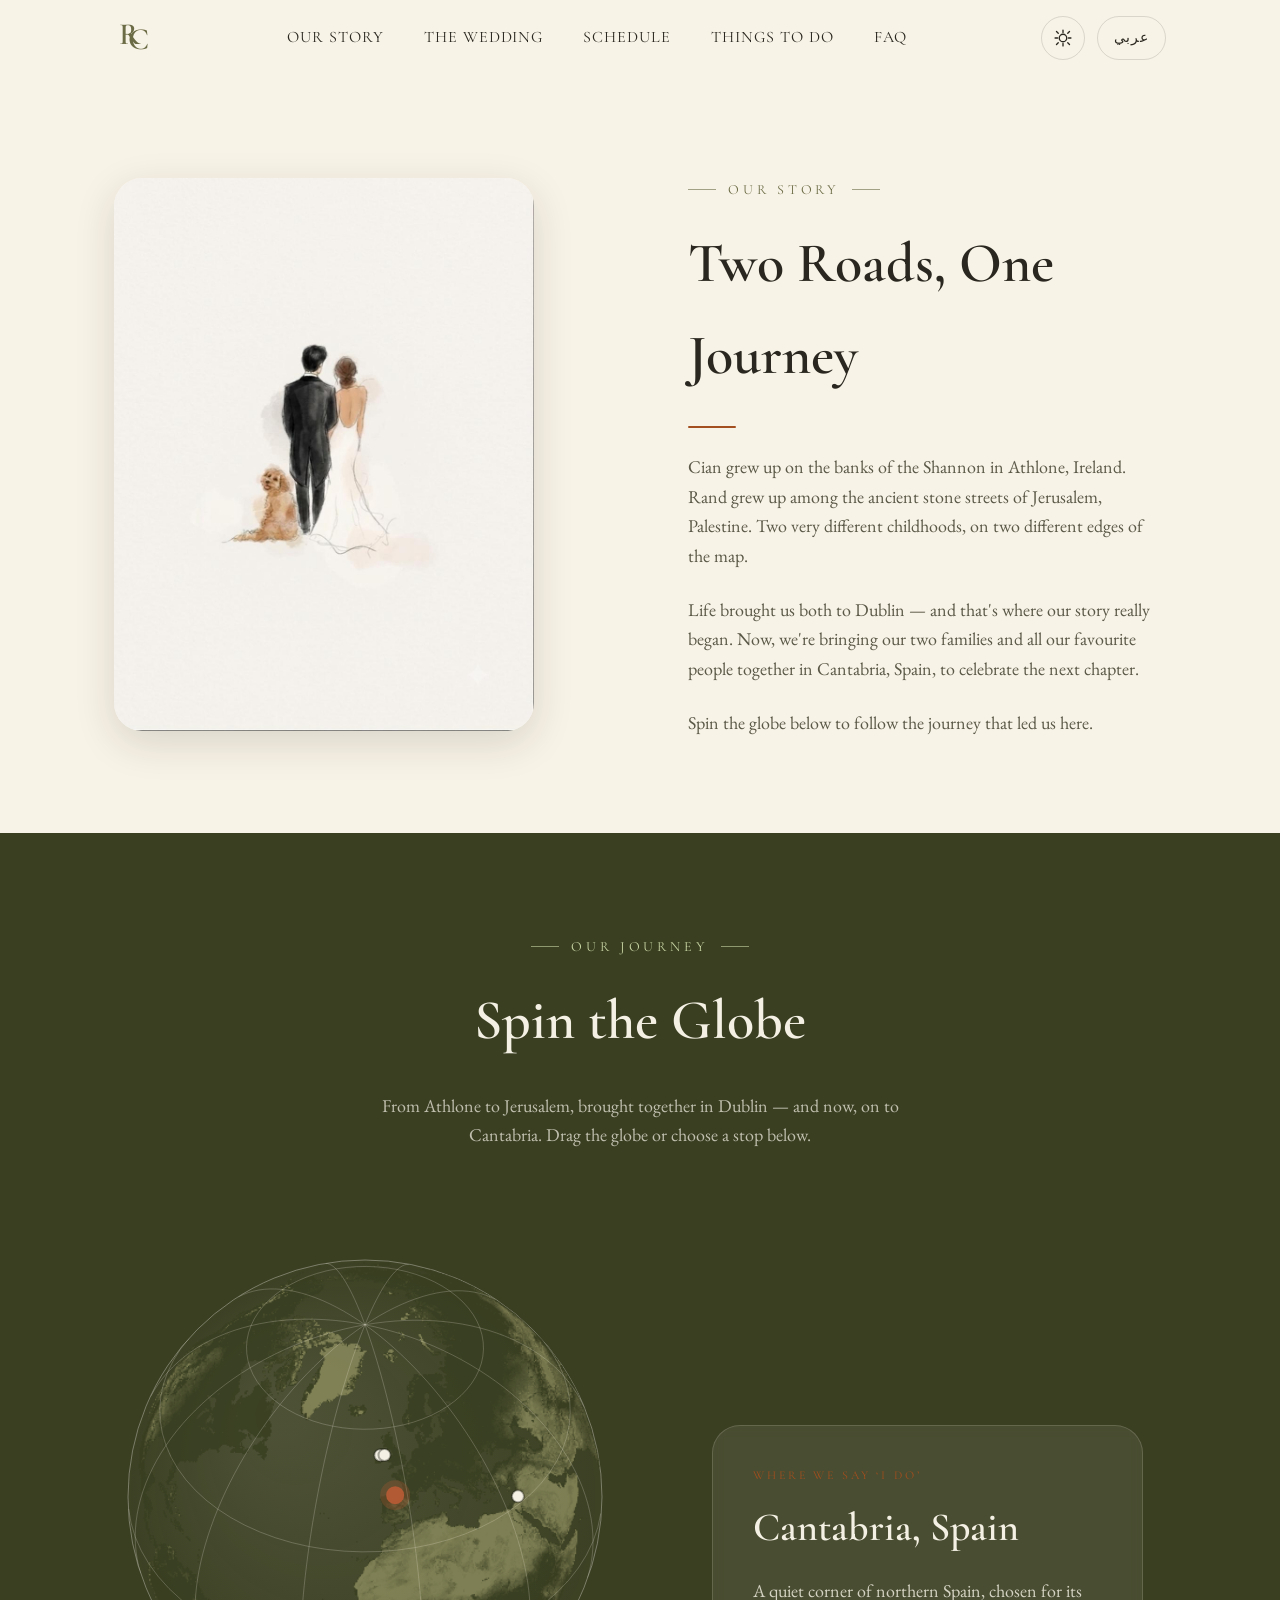
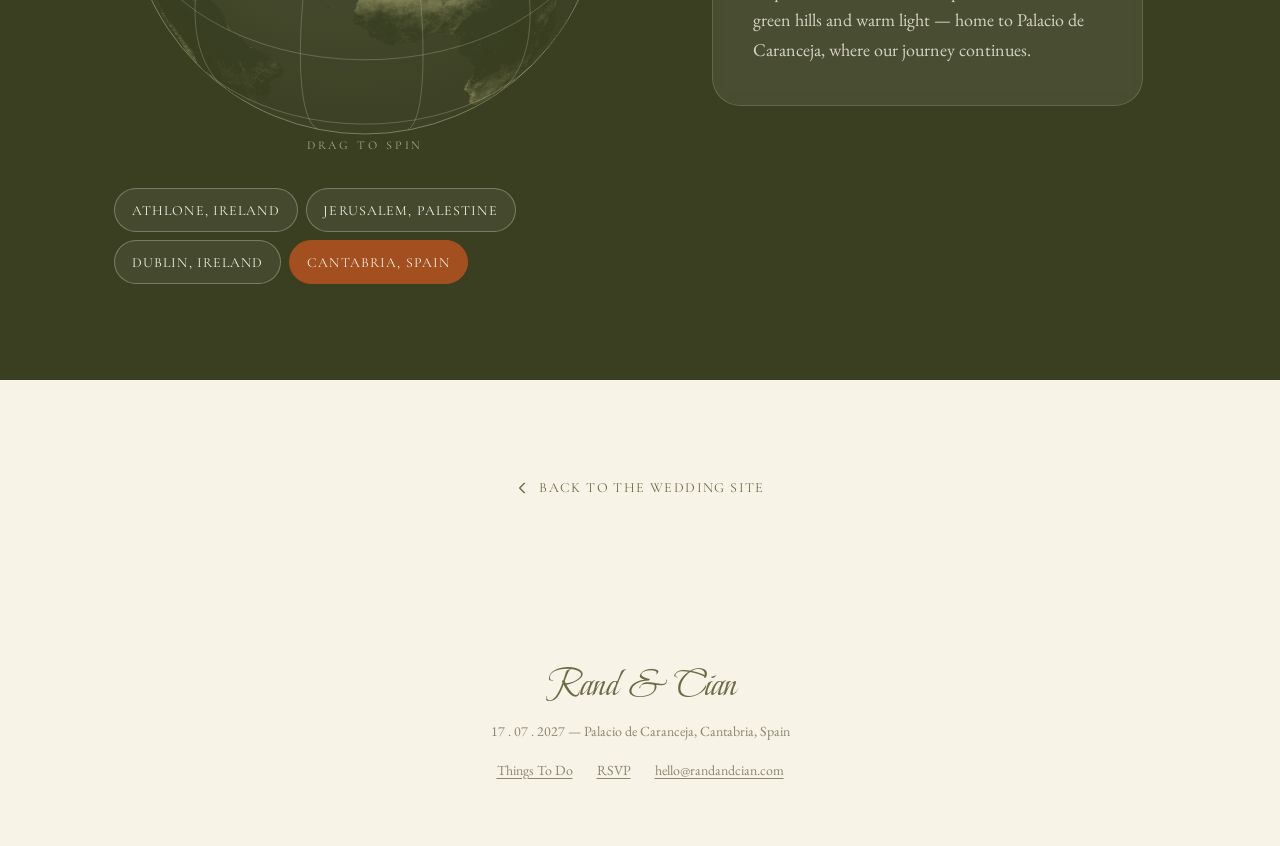
==== our-story.html @ 43609f87 "Move Our Story and Our Journey to a dedicated page Splits the story/globe content out of the home pa" ====
<!DOCTYPE html>
<html lang="en" dir="ltr">
<head>
<meta charset="UTF-8">
<meta name="viewport" content="width=device-width, initial-scale=1">
<title>Our Story — Rand &amp; Cian</title>
<meta name="description" content="How Rand and Cian's story began, from Athlone to Jerusalem to Dublin, and the journey that brought them to Cantabria, Spain.">
<link rel="preconnect" href="https://fonts.googleapis.com">
<link rel="preconnect" href="https://fonts.gstatic.com" crossorigin>
<link href="https://fonts.googleapis.com/css2?family=Beau+Rivage&family=Cormorant+Garamond:wght@500;600;700&family=EB+Garamond:ital,wght@0,400;0,500;1,400&family=Amiri:wght@400;700&family=Tajawal:wght@400;500;700&display=swap" rel="stylesheet">
<link rel="stylesheet" href="css/style.css">
</head>
<body>
<a class="skip-link" href="#main">Skip to content</a>

<header class="site-header" id="siteHeader">
  <div class="container nav">
    <a href="index.html#home" class="nav__mark" aria-label="Rand &amp; Cian">
      <svg class="monogram" viewBox="0 0 70 60" aria-hidden="true">
        <text x="43" y="34">C</text>
        <text x="27" y="25">R</text>
      </svg>
    </a>
    <nav class="nav__links" aria-label="Primary">
      <a href="our-story.html" data-i18n="nav.story">Our Story</a>
      <a href="index.html#details" data-i18n="nav.wedding">The Wedding</a>
      <a href="index.html#schedule" data-i18n="nav.schedule">Schedule</a>
      <a href="things-to-do.html" data-i18n="nav.things">Things To Do</a>
      <a href="index.html#faq" data-i18n="nav.faq">FAQ</a>
    </nav>
    <div class="nav__controls">
      <button class="icon-btn" id="themeToggle" type="button" aria-label="Toggle dark mode">
        <svg class="icon-sun" viewBox="0 0 24 24" fill="none" stroke="currentColor" stroke-width="1.6"><circle cx="12" cy="12" r="4.5"/><path d="M12 2.5v3M12 18.5v3M4.2 4.2l2.1 2.1M17.7 17.7l2.1 2.1M2.5 12h3M18.5 12h3M4.2 19.8l2.1-2.1M17.7 6.3l2.1-2.1" stroke-linecap="round"/></svg>
        <svg class="icon-moon" viewBox="0 0 24 24" fill="none" stroke="currentColor" stroke-width="1.6"><path d="M20 14.2A8 8 0 1 1 9.8 4a6.3 6.3 0 0 0 10.2 10.2Z" stroke-linejoin="round"/></svg>
      </button>
      <button class="lang-btn" id="langToggle" type="button" aria-label="Switch language">عربي</button>
      <button class="nav__burger" id="burger" type="button" aria-label="Open menu" aria-expanded="false" aria-controls="mobileMenu">
        <span></span>
      </button>
    </div>
  </div>
</header>

<div class="mobile-menu" id="mobileMenu">
  <a href="our-story.html" data-i18n="nav.story">Our Story</a>
  <a href="index.html#details" data-i18n="nav.wedding">The Wedding</a>
  <a href="index.html#schedule" data-i18n="nav.schedule">Schedule</a>
  <a href="things-to-do.html" data-i18n="nav.things">Things To Do</a>
  <a href="index.html#faq" data-i18n="nav.faq">FAQ</a>
  <a href="rsvp.html" data-i18n="nav.rsvp">RSVP</a>
</div>

<main id="main">

  <!-- ============================= OUR STORY ============================= -->
  <section class="story section" id="story" style="padding-top:calc(var(--nav-height) + var(--space-2xl));">
    <div class="container">
      <div class="story__layout">
        <div class="story__media">
          <img src="assets/images/couple-illustration.jpg" alt="Watercolour illustration of Rand and Cian, seen from behind, with their dog">
        </div>
        <div>
          <p class="eyebrow" data-i18n="story.eyebrow">Our Story</p>
          <h2 class="section-title" data-i18n="story.title">Two Roads, One Journey</h2>
          <div class="divider"></div>
          <div class="story__copy">
            <p data-i18n="story.p1">Cian grew up on the banks of the Shannon in Athlone, Ireland. Rand grew up among the ancient stone streets of Jerusalem, Palestine. Two very different childhoods, on two different edges of the map.</p>
            <p data-i18n="story.p2">Life brought us both to Dublin — and that's where our story really began. Now, we're bringing our two families and all our favourite people together in Cantabria, Spain, to celebrate the next chapter.</p>
            <p data-i18n="story.p3">Spin the globe below to follow the journey that led us here.</p>
          </div>
        </div>
      </div>
    </div>
  </section>

  <!-- ============================= JOURNEY (GLOBE) ============================= -->
  <section class="journey section section--alt" id="journey">
    <div class="container">
      <div class="section-head">
        <p class="eyebrow" data-i18n="journey.eyebrow">Our Journey</p>
        <h2 class="section-title" data-i18n="journey.title">Spin the Globe</h2>
        <p class="section-lead" data-i18n="journey.lead">From Athlone to Jerusalem, brought together in Dublin — and now, on to Cantabria. Drag the globe or choose a stop below.</p>
      </div>
      <div class="journey__layout">
        <div>
          <div class="journey__globe-wrap" id="globeWrap" role="img" aria-label="Interactive globe showing Athlone, Jerusalem, Dublin and Cantabria">
            <canvas id="globeCanvas"></canvas>
            <div class="journey__hint"><span data-i18n="journey.hint">Drag to spin</span></div>
          </div>
          <div class="journey__pin-list" id="pinList" role="tablist" aria-label="Journey stops">
            <button class="journey__pin-btn" type="button" data-pin="athlone" role="tab">Athlone, Ireland</button>
            <button class="journey__pin-btn" type="button" data-pin="jerusalem" role="tab">Jerusalem, Palestine</button>
            <button class="journey__pin-btn" type="button" data-pin="dublin" role="tab">Dublin, Ireland</button>
            <button class="journey__pin-btn" type="button" data-pin="cantabria" role="tab">Cantabria, Spain</button>
          </div>
        </div>
        <div class="journey__card" id="journeyCard" aria-live="polite">
          <p class="journey__card-eyebrow" id="cardEyebrow">Where Cian Is From</p>
          <h3 class="journey__card-title" id="cardTitle">Athlone, Ireland</h3>
          <p class="journey__card-copy" id="cardCopy">A small town on the River Shannon, right in the heart of Ireland — the beginning of this story.</p>
        </div>
      </div>
    </div>
  </section>

  <div style="text-align:center; margin:var(--space-2xl) 0;">
    <a class="back-link" href="index.html">
      <svg viewBox="0 0 24 24" width="16" height="16" fill="none" stroke="currentColor" stroke-width="2"><path d="M14 5l-7 7 7 7" stroke-linecap="round" stroke-linejoin="round"/></svg>
      <span data-i18n="things.back">Back to the wedding site</span>
    </a>
  </div>

</main>

<footer class="site-footer">
  <p class="script" data-i18n="brand.names">Rand &amp; Cian</p>
  <p>17 . 07 . 2027 &mdash; <span data-i18n="details.venueName">Palacio de Caranceja</span>, <span data-i18n="details.venueLoc">Cantabria, Spain</span></p>
  <div class="site-footer__links">
    <a href="things-to-do.html" data-i18n="nav.things">Things To Do</a>
    <a href="rsvp.html" data-i18n="nav.rsvp">RSVP</a>
    <a href="mailto:hello@randandcian.com">hello@randandcian.com</a>
  </div>
</footer>

<script src="js/i18n.js"></script>
<script src="js/globe.js"></script>
<script src="js/main.js"></script>
</body>
</html>
---- css/style.css ----
/* ==========================================================================
   Rand & Cian — Wedding Site
   Design tokens derived from the stationery suite: sage/olive green,
   ivory cardstock, terracotta roof tiles + wax seal, botanical (olive) motifs.
   ========================================================================== */

:root {
  /* Color — light (default). Sampled directly from the stationery suite
     (envelope/RSVP olive, wax seal terracotta, cardstock cream). */
  --color-bg: #F8F3E7;
  --color-bg-alt: #F1E9DA;
  --color-surface: #FFFFFF;
  --color-ink: #29271F;
  --color-ink-soft: #5A5847;
  --color-ink-faint: #8A8770;
  --color-sage: #6B6B45;
  --color-sage-deep: #3A3F22;
  --color-sage-pale: #E4E1C7;
  --color-sage-pale-alt: #EDEBDC;
  --color-terracotta: #A34F1F;
  --color-terracotta-deep: #7A3814;
  --color-blush: #F6EEE6;
  --color-border: rgba(41, 39, 31, 0.14);
  --color-shadow: 32, 26, 14;

  /* Typography */
  --font-display: 'Beau Rivage', 'Brush Script MT', cursive;
  --font-heading: 'Cormorant Garamond', 'Times New Roman', serif;
  --font-body: 'EB Garamond', Georgia, serif;
  --font-display-ar: 'Amiri', serif;
  --font-body-ar: 'Tajawal', sans-serif;

  --fs-2xs: 0.75rem;
  --fs-xs: 0.875rem;
  --fs-sm: 1rem;
  --fs-md: 1.125rem;
  --fs-lg: 1.375rem;
  --fs-xl: 1.75rem;
  --fs-2xl: 2.5rem;
  --fs-3xl: 3.5rem;
  --fs-4xl: 5rem;
  --fs-5xl: 7rem;

  /* Spacing (8pt-based, spacious/editorial) */
  --space-3xs: 0.25rem;
  --space-2xs: 0.5rem;
  --space-xs: 0.75rem;
  --space-sm: 1rem;
  --space-md: 1.5rem;
  --space-lg: 2.5rem;
  --space-xl: 4rem;
  --space-2xl: 6rem;
  --space-3xl: 9rem;

  /* Misc */
  --radius-sm: 6px;
  --radius-md: 14px;
  --radius-lg: 28px;
  --radius-full: 999px;
  --shadow-sm: 0 2px 12px rgba(var(--color-shadow), 0.08);
  --shadow-md: 0 12px 40px rgba(var(--color-shadow), 0.14);
  --shadow-lg: 0 24px 70px rgba(var(--color-shadow), 0.20);
  --ease-out: cubic-bezier(0.16, 1, 0.3, 1);
  --dur-fast: 200ms;
  --dur-base: 350ms;
  --dur-slow: 700ms;
  --nav-height: 76px;
  --container-w: 1180px;
}

:root[data-theme="dark"] {
  --color-bg: #1B1B15;
  --color-bg-alt: #232219;
  --color-surface: #26251C;
  --color-ink: #EEEADC;
  --color-ink-soft: #C2BEA9;
  --color-ink-faint: #8C8973;
  --color-sage: #ABAB7E;
  --color-sage-deep: #C9C99C;
  --color-sage-pale: #34331F;
  --color-sage-pale-alt: #2B2A1D;
  --color-terracotta: #D68A50;
  --color-terracotta-deep: #E89C68;
  --color-blush: #26221D;
  --color-border: rgba(238, 234, 220, 0.14);
  --color-shadow: 0, 0, 0;
}

@media (prefers-color-scheme: dark) {
  :root:not([data-theme="light"]) {
    --color-bg: #1B1B15;
    --color-bg-alt: #232219;
    --color-surface: #26251C;
    --color-ink: #EEEADC;
    --color-ink-soft: #C2BEA9;
    --color-ink-faint: #8C8973;
    --color-sage: #ABAB7E;
    --color-sage-deep: #C9C99C;
    --color-sage-pale: #34331F;
    --color-sage-pale-alt: #2B2A1D;
    --color-terracotta: #D68A50;
    --color-terracotta-deep: #E89C68;
    --color-blush: #26221D;
    --color-border: rgba(238, 234, 220, 0.14);
    --color-shadow: 0, 0, 0;
  }
}

/* ==========================================================================
   Reset
   ========================================================================== */

*, *::before, *::after { box-sizing: border-box; }
html { scroll-behavior: smooth; }
@media (prefers-reduced-motion: reduce) {
  html { scroll-behavior: auto; }
  *, *::before, *::after {
    animation-duration: 0.001ms !important;
    animation-iteration-count: 1 !important;
    transition-duration: 0.001ms !important;
    scroll-behavior: auto !important;
  }
}

body {
  margin: 0;
  min-height: 100dvh;
  background: var(--color-bg);
  color: var(--color-ink);
  font-family: var(--font-body);
  font-size: var(--fs-sm);
  line-height: 1.65;
  -webkit-font-smoothing: antialiased;
  transition: background var(--dur-base) var(--ease-out), color var(--dur-base) var(--ease-out);
  overflow-x: hidden;
}

img { max-width: 100%; display: block; }
a { color: inherit; }
button { font: inherit; color: inherit; }
h1, h2, h3, h4 { margin: 0; font-family: var(--font-heading); font-weight: 600; }
p { margin: 0; }
ul { margin: 0; padding: 0; list-style: none; }

/* RTL: Arabic pairing + logical properties */
:root[dir="rtl"] {
  --font-display: var(--font-display-ar);
  --font-heading: var(--font-display-ar);
  --font-body: var(--font-body-ar);
}
:root[dir="rtl"] body { line-height: 1.9; }
:root[dir="rtl"] .script { font-style: normal; }

.container {
  width: 100%;
  max-width: var(--container-w);
  margin-inline: auto;
  padding-inline: var(--space-md);
}

@media (min-width: 768px) {
  .container { padding-inline: var(--space-xl); }
}

.section {
  padding-block: var(--space-2xl);
}

.section--tight { padding-block: var(--space-xl); }

.section--alt {
  background: var(--color-bg-alt);
}

.eyebrow {
  display: inline-flex;
  align-items: center;
  gap: var(--space-xs);
  font-family: var(--font-heading);
  font-size: var(--fs-xs);
  letter-spacing: 0.28em;
  text-transform: uppercase;
  color: var(--color-sage);
}
:root[dir="rtl"] .eyebrow { letter-spacing: 0.02em; }

.eyebrow::before, .eyebrow::after {
  content: "";
  width: 28px;
  height: 1px;
  background: currentColor;
  opacity: 0.6;
}

.section-title {
  font-size: var(--fs-3xl);
  margin-top: var(--space-sm);
  color: var(--color-ink);
}

.section-lead {
  max-width: 60ch;
  color: var(--color-ink-soft);
  font-size: var(--fs-md);
  margin-top: var(--space-md);
}

.section-head {
  text-align: center;
  max-width: 700px;
  margin-inline: auto;
  margin-bottom: var(--space-2xl);
}
.section-head .section-lead { margin-inline: auto; }

.script {
  font-family: var(--font-display);
  font-weight: 400;
  color: var(--color-sage);
  line-height: 1;
}

.btn {
  display: inline-flex;
  align-items: center;
  gap: var(--space-2xs);
  padding: 0.9em 2em;
  border-radius: var(--radius-full);
  border: 1px solid transparent;
  font-family: var(--font-heading);
  font-size: var(--fs-sm);
  letter-spacing: 0.08em;
  text-transform: uppercase;
  text-decoration: none;
  cursor: pointer;
  transition: transform var(--dur-fast) var(--ease-out), box-shadow var(--dur-fast) var(--ease-out), background var(--dur-fast) var(--ease-out), color var(--dur-fast) var(--ease-out);
  min-height: 44px;
}
.btn:active { transform: scale(0.97); }
.btn:focus-visible { outline: 3px solid var(--color-terracotta); outline-offset: 3px; }

.btn--primary {
  background: var(--color-sage);
  color: var(--color-bg);
  box-shadow: var(--shadow-sm);
}
.btn--primary:hover { background: var(--color-sage-deep); box-shadow: var(--shadow-md); }

.btn--outline {
  background: transparent;
  border-color: currentColor;
  color: var(--color-ink);
}
.btn--outline:hover { background: var(--color-ink); color: var(--color-bg); }

.btn--terracotta {
  background: var(--color-terracotta);
  color: #FFF9F0;
  box-shadow: var(--shadow-sm);
}
.btn--terracotta:hover { background: var(--color-terracotta-deep); box-shadow: var(--shadow-md); }

.divider {
  width: 48px;
  height: 2px;
  background: var(--color-terracotta);
  border-radius: var(--radius-full);
  margin-block: var(--space-md);
}
.divider--center { margin-inline: auto; }

/* Skip link */
.skip-link {
  position: fixed;
  top: -100px;
  inset-inline-start: var(--space-sm);
  z-index: 1000;
  background: var(--color-ink);
  color: var(--color-bg);
  padding: var(--space-xs) var(--space-md);
  border-radius: var(--radius-sm);
  transition: top var(--dur-fast) var(--ease-out);
}
.skip-link:focus { top: var(--space-sm); }

/* ==========================================================================
   Preloader
   ========================================================================== */

.preloader {
  position: fixed;
  inset: 0;
  z-index: 2000;
  display: flex;
  flex-direction: column;
  align-items: center;
  justify-content: center;
  gap: var(--space-md);
  background: var(--color-bg);
  transition: opacity var(--dur-slow) var(--ease-out), visibility var(--dur-slow) var(--ease-out);
}
.preloader[hidden] { opacity: 0; visibility: hidden; display: flex; }
.preloader__mark {
  color: var(--color-sage);
  opacity: 0;
  animation: preloader-fade 1.6s var(--ease-out) forwards;
}
.preloader__mark .monogram { width: 92px; height: auto; }
.preloader__bar {
  width: 160px;
  height: 2px;
  background: var(--color-sage-pale);
  border-radius: var(--radius-full);
  overflow: hidden;
}
.preloader__bar::after {
  content: "";
  display: block;
  height: 100%;
  width: 40%;
  background: var(--color-terracotta);
  animation: preloader-slide 1.4s ease-in-out infinite;
}
@keyframes preloader-fade { to { opacity: 1; } }
@keyframes preloader-slide {
  0% { transform: translateX(-120%); }
  100% { transform: translateX(360%); }
}

/* ==========================================================================
   Header / Nav
   ========================================================================== */

.site-header {
  position: fixed;
  inset-inline: 0;
  top: 0;
  z-index: 500;
  height: var(--nav-height);
  display: flex;
  align-items: center;
  background: transparent;
  transition: background var(--dur-base) var(--ease-out), box-shadow var(--dur-base) var(--ease-out), border-color var(--dur-base) var(--ease-out);
  border-bottom: 1px solid transparent;
}
.site-header.is-scrolled {
  background: rgba(250, 246, 236, 0.97);
  -webkit-backdrop-filter: blur(10px);
  backdrop-filter: blur(10px);
  border-color: var(--color-border);
  box-shadow: var(--shadow-sm);
}
:root[data-theme="dark"] .site-header.is-scrolled { background: rgba(27, 28, 21, 0.95); }
@media (prefers-color-scheme: dark) {
  :root:not([data-theme="light"]) .site-header.is-scrolled { background: rgba(27, 28, 21, 0.95); }
}

.nav {
  width: 100%;
  display: flex;
  align-items: center;
  justify-content: space-between;
  gap: var(--space-md);
}

.nav__mark {
  display: inline-flex;
  align-items: center;
  color: var(--color-sage);
  text-decoration: none;
  white-space: nowrap;
}
.nav__mark .monogram { width: 40px; height: auto; }

.monogram text {
  font-family: var(--font-heading);
  font-weight: 600;
  font-size: 54px;
  fill: currentColor;
  text-anchor: middle;
  dominant-baseline: central;
}

.nav__links {
  display: none;
  align-items: center;
  gap: var(--space-lg);
  font-family: var(--font-heading);
  font-size: var(--fs-sm);
  letter-spacing: 0.06em;
  text-transform: uppercase;
}
.nav__links a {
  text-decoration: none;
  position: relative;
  padding-block: var(--space-3xs);
}
.nav__links a::after {
  content: "";
  position: absolute;
  inset-inline-start: 0;
  bottom: -2px;
  width: 100%;
  height: 1px;
  background: var(--color-terracotta);
  transform: scaleX(0);
  transform-origin: right;
  transition: transform var(--dur-base) var(--ease-out);
}
:root[dir="rtl"] .nav__links a::after { transform-origin: left; }
.nav__links a:hover::after, .nav__links a:focus-visible::after { transform: scaleX(1); }

@media (min-width: 980px) {
  .nav__links { display: flex; }
}

.nav__controls {
  display: flex;
  align-items: center;
  gap: var(--space-xs);
}

.icon-btn {
  display: inline-flex;
  align-items: center;
  justify-content: center;
  width: 44px;
  height: 44px;
  border-radius: var(--radius-full);
  border: 1px solid var(--color-border);
  background: transparent;
  cursor: pointer;
  transition: background var(--dur-fast) var(--ease-out), transform var(--dur-fast) var(--ease-out);
}
.icon-btn:hover { background: var(--color-sage-pale-alt); }
.icon-btn:active { transform: scale(0.94); }
.icon-btn svg { width: 20px; height: 20px; }
.icon-btn .icon-moon { display: none; }
:root[data-theme="dark"] .icon-btn .icon-sun { display: none; }
:root[data-theme="dark"] .icon-btn .icon-moon { display: block; }

.lang-btn {
  font-family: var(--font-heading);
  font-size: var(--fs-xs);
  letter-spacing: 0.06em;
  border: 1px solid var(--color-border);
  border-radius: var(--radius-full);
  padding: 0 var(--space-sm);
  height: 44px;
  background: transparent;
  cursor: pointer;
}
.lang-btn:hover { background: var(--color-sage-pale-alt); }

.nav__burger {
  display: inline-flex;
  width: 44px;
  height: 44px;
  align-items: center;
  justify-content: center;
  background: transparent;
  border: 1px solid var(--color-border);
  border-radius: var(--radius-full);
  cursor: pointer;
}
@media (min-width: 980px) { .nav__burger { display: none; } }
.nav__burger span { position: relative; width: 18px; height: 1px; background: currentColor; }
.nav__burger span::before, .nav__burger span::after {
  content: ""; position: absolute; width: 18px; height: 1px; background: currentColor; transition: transform var(--dur-fast);
}
.nav__burger span::before { top: -6px; }
.nav__burger span::after { top: 6px; }

.mobile-menu {
  position: fixed;
  inset: var(--nav-height) 0 0 0;
  z-index: 490;
  background: var(--color-bg);
  padding: var(--space-xl) var(--space-md);
  display: flex;
  flex-direction: column;
  gap: var(--space-lg);
  font-family: var(--font-heading);
  font-size: var(--fs-xl);
  transform: translateY(-8px);
  opacity: 0;
  pointer-events: none;
  transition: opacity var(--dur-base) var(--ease-out), transform var(--dur-base) var(--ease-out);
}
.mobile-menu.is-open { opacity: 1; transform: translateY(0); pointer-events: auto; }
.mobile-menu a { text-decoration: none; }
@media (min-width: 980px) { .mobile-menu { display: none; } }

/* ==========================================================================
   Intro / Hero
   ========================================================================== */

.intro {
  position: relative;
  min-height: 100dvh;
  display: flex;
  flex-direction: column;
  align-items: center;
  justify-content: center;
  text-align: center;
  padding-block: calc(var(--nav-height) + var(--space-xl)) var(--space-3xl);
  background: linear-gradient(180deg, var(--color-bg) 0%, var(--color-bg-alt) 100%);
}

.intro__bg {
  position: absolute;
  inset: 0;
  background-size: cover;
  background-position: center 60%;
  filter: saturate(1.08) brightness(1.02);
}

.intro__scrim {
  position: absolute;
  inset: 0;
  background:
    radial-gradient(ellipse 64% 68% at 50% 46%, rgba(250,246,236,0.96) 0%, rgba(250,246,236,0.88) 30%, rgba(250,246,236,0.55) 60%, rgba(250,246,236,0.12) 82%, rgba(250,246,236,0) 94%),
    linear-gradient(180deg, rgba(250,246,236,0.15) 0%, rgba(250,246,236,0.08) 35%, var(--color-bg) 100%);
}
:root[data-theme="dark"] .intro__scrim {
  background:
    radial-gradient(ellipse 64% 68% at 50% 46%, rgba(250,246,236,0.92) 0%, rgba(250,246,236,0.82) 30%, rgba(250,246,236,0.48) 60%, rgba(250,246,236,0.1) 82%, rgba(250,246,236,0) 94%),
    linear-gradient(180deg, rgba(27,28,21,0.08) 0%, rgba(27,28,21,0.14) 35%, var(--color-bg) 100%);
}

.intro__content {
  position: relative;
  z-index: 2;
  display: flex;
  flex-direction: column;
  align-items: center;
  padding-inline: var(--space-md);
  /* Fixed palette so hero text stays legible against the photo regardless of site theme. */
  --intro-ink: #2E2A20;
  --intro-ink-soft: #5C5642;
  --intro-olive: #6B6B45;
}

.intro__illustration {
  width: min(62vw, 210px);
  height: auto;
  margin-bottom: var(--space-xs);
  filter: drop-shadow(0 0 14px rgba(250,246,236,0.95)) drop-shadow(0 0 28px rgba(250,246,236,0.85)) drop-shadow(0 0 44px rgba(250,246,236,0.6));
  opacity: 0;
  animation: rise-in var(--dur-slow) var(--ease-out) 0.1s forwards;
}

.intro__eyebrow {
  font-family: var(--font-heading);
  letter-spacing: 0.32em;
  text-transform: uppercase;
  font-size: var(--fs-xs);
  color: var(--intro-ink-soft);
  opacity: 0;
  animation: rise-in var(--dur-slow) var(--ease-out) 0.3s forwards;
}
:root[dir="rtl"] .intro__eyebrow { letter-spacing: 0.05em; }

.intro__names {
  font-family: 'Macondo Swash Caps', var(--font-heading);
  font-weight: 400;
  text-transform: uppercase;
  letter-spacing: 0.01em;
  font-size: clamp(2.3rem, 7.5vw, 4.4rem);
  color: var(--intro-ink);
  margin-block: var(--space-2xs) 0;
  display: flex;
  align-items: center;
  gap: var(--space-md);
  opacity: 0;
  animation: rise-in var(--dur-slow) var(--ease-out) 0.5s forwards;
}
.intro__names .amp { color: var(--intro-olive); font-size: 0.75em; }

.intro__divider {
  color: var(--intro-olive);
  margin-top: var(--space-sm);
  opacity: 0;
  animation: rise-in var(--dur-slow) var(--ease-out) 0.7s forwards;
}
.intro__divider svg { width: 54px; height: 18px; }

.intro__tagline {
  font-family: var(--font-heading);
  letter-spacing: 0.16em;
  text-transform: uppercase;
  font-size: var(--fs-xs);
  color: var(--intro-ink-soft);
  margin-top: var(--space-sm);
  opacity: 0;
  animation: rise-in var(--dur-slow) var(--ease-out) 0.85s forwards;
}
:root[dir="rtl"] .intro__tagline { letter-spacing: 0.04em; }

.intro__date {
  margin-top: var(--space-lg);
  display: flex;
  align-items: center;
  justify-content: center;
  gap: var(--space-sm);
  font-family: var(--font-heading);
  font-weight: 600;
  letter-spacing: 0.14em;
  text-transform: uppercase;
  font-size: var(--fs-lg);
  color: var(--intro-ink);
  opacity: 0;
  animation: rise-in var(--dur-slow) var(--ease-out) 1s forwards;
}
.intro__date-sep { width: 1px; height: 0.9em; background: var(--intro-ink-soft); opacity: 0.4; }

.intro__pin {
  width: 20px;
  height: 20px;
  color: var(--intro-olive);
  margin-top: var(--space-md);
  opacity: 0;
  animation: rise-in var(--dur-slow) var(--ease-out) 1.1s forwards;
}

.intro__venue {
  font-family: var(--font-heading);
  font-weight: 600;
  letter-spacing: 0.1em;
  text-transform: uppercase;
  font-size: var(--fs-md);
  color: var(--intro-ink);
  margin-top: var(--space-2xs);
  opacity: 0;
  animation: rise-in var(--dur-slow) var(--ease-out) 1.15s forwards;
}
.intro__loc {
  font-family: var(--font-heading);
  letter-spacing: 0.16em;
  text-transform: uppercase;
  font-size: var(--fs-2xs);
  color: var(--intro-ink-soft);
  margin-top: 0.2em;
  opacity: 0;
  animation: rise-in var(--dur-slow) var(--ease-out) 1.2s forwards;
}

.intro__cta {
  margin-top: var(--space-xl);
  opacity: 0;
  animation: rise-in var(--dur-slow) var(--ease-out) 1.35s forwards;
}

.intro__scroll {
  position: absolute;
  bottom: var(--space-lg);
  left: 50%;
  transform: translateX(-50%);
  display: flex;
  flex-direction: column;
  align-items: center;
  gap: var(--space-2xs);
  font-family: var(--font-heading);
  font-size: var(--fs-2xs);
  letter-spacing: 0.28em;
  text-transform: uppercase;
  color: var(--color-ink-faint);
  opacity: 0;
  animation: rise-in var(--dur-slow) var(--ease-out) 1.6s forwards;
}
.intro__scroll-line {
  width: 1px;
  height: 36px;
  background: linear-gradient(var(--color-ink-faint), transparent);
  animation: scroll-cue 1.8s ease-in-out infinite;
}

@keyframes rise-in {
  from { opacity: 0; transform: translateY(18px); }
  to { opacity: 1; transform: translateY(0); }
}
@keyframes scroll-cue {
  0%, 100% { transform: scaleY(1); opacity: 0.6; }
  50% { transform: scaleY(0.4); opacity: 1; }
}
@media (prefers-reduced-motion: reduce) {
  .intro__illustration, .intro__eyebrow, .intro__names, .intro__divider, .intro__tagline, .intro__date, .intro__pin, .intro__venue, .intro__loc, .intro__cta, .intro__scroll { opacity: 1; animation: none; }
}

/* ==========================================================================
   Journey (globe)
   ========================================================================== */

.journey {
  position: relative;
  background: var(--color-sage-deep);
  color: #F4F1E4;
  overflow: hidden;
}
:root[data-theme="dark"] .journey { background: #12140D; }

.journey .eyebrow, .journey .section-title { color: #F4F1E4; }
.journey .eyebrow { color: #C9D6A4; }
.journey .section-lead { color: rgba(244,241,228,0.72); }

.journey__layout {
  display: grid;
  gap: var(--space-xl);
  align-items: center;
}
@media (min-width: 980px) {
  .journey__layout { grid-template-columns: 1.05fr 0.95fr; gap: var(--space-2xl); }
}

.journey__globe-wrap {
  position: relative;
  aspect-ratio: 1 / 1;
  max-width: 560px;
  margin-inline: auto;
  width: 100%;
  touch-action: none;
  cursor: grab;
}
.journey__globe-wrap:active { cursor: grabbing; }
.journey__globe-wrap canvas { width: 100%; height: 100%; display: block; }

.journey__hint {
  position: absolute;
  bottom: -0.5rem;
  inset-inline-start: 50%;
  transform: translateX(-50%);
  font-family: var(--font-heading);
  font-size: var(--fs-2xs);
  letter-spacing: 0.24em;
  text-transform: uppercase;
  color: rgba(244,241,228,0.6);
  white-space: nowrap;
  display: flex;
  align-items: center;
  gap: var(--space-2xs);
}
.journey__hint.is-active-link {
  cursor: pointer;
  color: var(--color-terracotta);
}
.journey__hint.is-active-link:hover,
.journey__hint.is-active-link:focus-visible { color: #F4F1E4; }
:root[dir="rtl"] .journey__hint { letter-spacing: 0.04em; }

.journey__pin-list {
  display: flex;
  flex-wrap: wrap;
  gap: var(--space-2xs);
  margin-top: var(--space-lg);
  justify-content: center;
}
@media (min-width: 980px) { .journey__pin-list { justify-content: flex-start; } }

.journey__pin-btn {
  border: 1px solid rgba(244,241,228,0.3);
  background: rgba(244,241,228,0.06);
  color: #F4F1E4;
  border-radius: var(--radius-full);
  padding: 0.6em 1.2em;
  font-family: var(--font-heading);
  font-size: var(--fs-xs);
  letter-spacing: 0.08em;
  text-transform: uppercase;
  cursor: pointer;
  transition: background var(--dur-fast) var(--ease-out), border-color var(--dur-fast) var(--ease-out);
  min-height: 44px;
}
.journey__pin-btn:hover, .journey__pin-btn:focus-visible { border-color: var(--color-terracotta); }
.journey__pin-btn.is-active { background: var(--color-terracotta); border-color: var(--color-terracotta); }

.journey__card {
  background: rgba(244,241,228,0.08);
  border: 1px solid rgba(244,241,228,0.16);
  border-radius: var(--radius-lg);
  padding: var(--space-lg);
  backdrop-filter: blur(6px);
}

.journey__card-eyebrow {
  font-family: var(--font-heading);
  font-size: var(--fs-2xs);
  letter-spacing: 0.24em;
  text-transform: uppercase;
  color: var(--color-terracotta);
}
:root[dir="rtl"] .journey__card-eyebrow { letter-spacing: 0.04em; }

.journey__card-title {
  font-family: var(--font-heading);
  font-size: var(--fs-2xl);
  margin-top: var(--space-2xs);
}

.journey__card-copy {
  margin-top: var(--space-sm);
  color: rgba(244,241,228,0.82);
  font-size: var(--fs-md);
  max-width: 46ch;
}

/* ==========================================================================
   Story
   ========================================================================== */

.story__layout {
  display: grid;
  gap: var(--space-xl);
}
@media (min-width: 900px) {
  .story__layout { grid-template-columns: 1fr 1fr; align-items: center; gap: var(--space-2xl); }
}

.story__media {
  position: relative;
  border-radius: var(--radius-lg);
  overflow: hidden;
  box-shadow: var(--shadow-md);
  background: #FBF8F1;
  max-width: 420px;
  margin-inline: auto;
}
.story__media img { width: 100%; height: auto; display: block; }
@media (min-width: 900px) { .story__media { margin-inline: 0; } }

.story__copy p + p { margin-top: var(--space-md); }
.story__copy { color: var(--color-ink-soft); font-size: var(--fs-md); }

/* ==========================================================================
   Details / Countdown
   ========================================================================== */

.details__layout {
  display: grid;
  gap: var(--space-2xl);
}

.details__card {
  max-width: 640px;
  margin-inline: auto;
  width: 100%;
  background: var(--color-surface);
  border: 1px solid var(--color-border);
  border-radius: var(--radius-lg);
  overflow: hidden;
  box-shadow: var(--shadow-sm);
}
.details__card-media { aspect-ratio: 16 / 10; overflow: hidden; }
.details__card-media img { width: 100%; height: 100%; object-fit: cover; }
.details__card-body { padding: var(--space-lg); }
.details__venue-name { font-family: var(--font-heading); font-size: var(--fs-2xl); }
.details__venue-loc { color: var(--color-ink-soft); margin-top: var(--space-2xs); }
.details__meta-list { margin-top: var(--space-md); display: flex; flex-direction: column; gap: var(--space-sm); }
.details__meta-item { display: flex; gap: var(--space-sm); align-items: flex-start; }
.details__meta-item svg { flex-shrink: 0; width: 22px; height: 22px; color: var(--color-terracotta); margin-top: 2px; }
.details__meta-item strong { display: block; font-family: var(--font-heading); font-size: var(--fs-sm); letter-spacing: 0.04em; }
.details__meta-item span { color: var(--color-ink-soft); font-size: var(--fs-sm); }
.details__card-actions { margin-top: var(--space-lg); display: flex; flex-wrap: wrap; gap: var(--space-sm); }

.countdown-panel {
  display: flex;
  flex-direction: column;
  justify-content: center;
  align-items: center;
  text-align: center;
  background: var(--color-sage-pale-alt);
  border: 1px solid var(--color-border);
  border-radius: var(--radius-lg);
  padding: var(--space-xl) var(--space-lg);
  max-width: 820px;
  margin-inline: auto;
}
.countdown-panel__date {
  font-family: var(--font-heading);
  letter-spacing: 0.2em;
  text-transform: uppercase;
  color: var(--color-sage);
}
.countdown-grid {
  display: grid;
  grid-template-columns: repeat(5, 1fr);
  gap: var(--space-sm);
  margin-top: var(--space-lg);
  width: 100%;
}
.countdown-unit__num {
  font-family: var(--font-heading);
  font-size: clamp(1.5rem, 4vw, var(--fs-2xl));
  font-variant-numeric: tabular-nums;
  color: var(--color-ink);
}
.countdown-unit__label {
  font-size: var(--fs-2xs);
  letter-spacing: 0.14em;
  text-transform: uppercase;
  color: var(--color-ink-faint);
  margin-top: var(--space-3xs);
}

/* ==========================================================================
   Schedule (winding timeline, echoing the hand-drawn stationery graphic)
   ========================================================================== */

.schedule--blush { background: var(--color-blush); }

.schedule-crest {
  text-align: center;
  margin-bottom: var(--space-2xl);
}
.schedule-monogram {
  font-family: var(--font-heading);
  letter-spacing: 0.2em;
  font-size: var(--fs-lg);
  color: var(--color-sage);
}
.schedule-monogram .heart { color: var(--color-terracotta); margin-inline: 0.35em; }
.schedule-names { font-size: var(--fs-3xl); margin-top: var(--space-2xs); }
.schedule-crest-date {
  font-family: var(--font-heading);
  letter-spacing: 0.22em;
  color: var(--color-ink-soft);
  margin-top: var(--space-2xs);
  font-size: var(--fs-sm);
}

.schedule-path {
  position: relative;
  max-width: 640px;
  margin-inline: auto;
}
.schedule-path__wave {
  position: absolute;
  inset: 0;
  width: 100%;
  height: 100%;
  overflow: visible;
}
.schedule-path__wave path {
  fill: none;
  stroke: var(--color-terracotta);
  stroke-width: 1.6;
  stroke-dasharray: 1 9;
  stroke-linecap: round;
  opacity: 0.55;
}

.schedule-node {
  position: relative;
  width: 72%;
  padding-block: var(--space-lg);
  display: flex;
  align-items: center;
  gap: var(--space-md);
}
.schedule-node--a { margin-inline-end: auto; }
.schedule-node--b { margin-inline-start: auto; flex-direction: row-reverse; }
.schedule-node--b .schedule-node__text { text-align: end; }

.schedule-node__icon {
  flex-shrink: 0;
  width: 64px;
  height: 64px;
  display: flex;
  align-items: center;
  justify-content: center;
  padding: var(--space-3xs);
  background: #F6ECE3;
  border-radius: var(--radius-md);
  box-shadow: var(--shadow-sm);
}
.schedule-node__icon img {
  max-width: 100%;
  max-height: 100%;
  width: auto;
  height: auto;
  display: block;
}

.schedule-node__time {
  font-family: var(--font-heading);
  font-size: var(--fs-lg);
  color: var(--color-terracotta);
  font-variant-numeric: tabular-nums;
}
.schedule-node__label {
  font-size: var(--fs-md);
  color: var(--color-ink-soft);
  margin-top: 2px;
}

@media (max-width: 640px) {
  .schedule-path__wave { display: none; }
  .schedule-node {
    width: 100%;
    flex-direction: row;
    margin-inline: 0;
  }
  .schedule-node--b { flex-direction: row; }
  .schedule-node--b .schedule-node__text { text-align: start; }
}

/* ==========================================================================
   Things To Do — teaser card
   ========================================================================== */

.teaser-card {
  position: relative;
  border-radius: var(--radius-lg);
  overflow: hidden;
  min-height: 340px;
  display: flex;
  align-items: flex-end;
  box-shadow: var(--shadow-md);
}
.teaser-card img { position: absolute; inset: 0; width: 100%; height: 100%; object-fit: cover; }
.teaser-card::before {
  content: "";
  position: absolute; inset: 0;
  background: linear-gradient(180deg, rgba(20,20,14,0) 30%, rgba(20,20,14,0.78) 100%);
}
.teaser-card__body { position: relative; z-index: 1; padding: var(--space-xl); color: #F7F3E7; }
.teaser-card__title { font-family: var(--font-heading); font-size: var(--fs-2xl); }
.teaser-card__copy { margin-top: var(--space-2xs); max-width: 50ch; color: rgba(247,243,231,0.85); }
.teaser-card__link { margin-top: var(--space-md); }

/* ==========================================================================
   FAQ (accordion)
   ========================================================================== */

.faq-list { max-width: 760px; margin-inline: auto; }
.faq-category {
  font-family: var(--font-heading);
  letter-spacing: 0.16em;
  text-transform: uppercase;
  font-size: var(--fs-xs);
  color: var(--color-sage);
  margin-top: var(--space-2xl);
  margin-bottom: var(--space-2xs);
}
.faq-category:first-child { margin-top: 0; }
.faq-item {
  border-bottom: 1px solid var(--color-border);
}
.faq-item__q {
  width: 100%;
  display: flex;
  align-items: center;
  justify-content: space-between;
  gap: var(--space-md);
  text-align: start;
  padding-block: var(--space-md);
  background: transparent;
  border: none;
  cursor: pointer;
  font-family: var(--font-heading);
  font-size: var(--fs-lg);
  color: var(--color-ink);
  min-height: 44px;
}
.faq-item__icon {
  flex-shrink: 0;
  width: 28px;
  height: 28px;
  border-radius: 50%;
  border: 1px solid var(--color-border);
  display: flex;
  align-items: center;
  justify-content: center;
  transition: transform var(--dur-base) var(--ease-out), background var(--dur-base) var(--ease-out);
}
.faq-item__icon svg { width: 14px; height: 14px; }
.faq-item[open] .faq-item__icon { transform: rotate(45deg); background: var(--color-terracotta); color: #fff; border-color: var(--color-terracotta); }

.faq-item__a {
  padding-bottom: var(--space-md);
  color: var(--color-ink-soft);
  max-width: 65ch;
  font-size: var(--fs-md);
}

details.faq-item summary { list-style: none; }
details.faq-item summary::-webkit-details-marker { display: none; }
.faq-item__a-inner {
  overflow: hidden;
}

/* ==========================================================================
   RSVP
   ========================================================================== */

.rsvp {
  background: var(--color-sage-deep);
  color: #F4F1E4;
  text-align: center;
}
:root[data-theme="dark"] .rsvp { background: #12140D; }
.rsvp .eyebrow { color: #C9D6A4; }
.rsvp .section-title { color: #F4F1E4; }
.rsvp__copy { max-width: 56ch; margin: var(--space-md) auto 0; color: rgba(244,241,228,0.78); }
.rsvp__actions { margin-top: var(--space-xl); display: flex; justify-content: center; gap: var(--space-md); flex-wrap: wrap; }
.rsvp__note { margin-top: var(--space-md); font-size: var(--fs-xs); color: rgba(244,241,228,0.55); }

/* ==========================================================================
   Footer
   ========================================================================== */

.site-footer {
  padding-block: var(--space-xl);
  text-align: center;
  color: var(--color-ink-faint);
  font-size: var(--fs-xs);
}
.site-footer .script { font-size: var(--fs-2xl); display: block; margin-bottom: var(--space-sm); }
.site-footer__links { margin-top: var(--space-sm); display: flex; justify-content: center; gap: var(--space-md); flex-wrap: wrap; }
.site-footer__links a { text-decoration: underline; text-underline-offset: 3px; }

/* ==========================================================================
   Sub-page header (Things To Do)
   ========================================================================== */

.page-hero {
  position: relative;
  min-height: 46vh;
  display: flex;
  align-items: flex-end;
  padding-top: var(--nav-height);
}
.page-hero img { position: absolute; inset: 0; width: 100%; height: 100%; object-fit: cover; }
.page-hero::before {
  content: "";
  position: absolute; inset: 0;
  background: linear-gradient(180deg, rgba(20,20,14,0.15) 0%, rgba(20,20,14,0.75) 100%);
}
.page-hero__body { position: relative; z-index: 1; padding: var(--space-2xl) var(--space-md); color: #F7F3E7; width: 100%; }
.page-hero__body .container { text-align: center; }
.page-hero .eyebrow, .page-hero .script { color: #E5DCC0; }
.page-hero h1 { color: #fff; font-size: var(--fs-3xl); margin-top: var(--space-sm); }

.attraction-grid {
  display: grid;
  gap: var(--space-lg);
  grid-template-columns: 1fr;
}
@media (min-width: 700px) { .attraction-grid { grid-template-columns: repeat(2, 1fr); } }
@media (min-width: 1080px) { .attraction-grid { grid-template-columns: repeat(3, 1fr); } }

.attraction-card {
  background: var(--color-surface);
  border: 1px solid var(--color-border);
  border-radius: var(--radius-md);
  padding: var(--space-lg);
  box-shadow: var(--shadow-sm);
}
.attraction-card__tag {
  display: inline-block;
  font-family: var(--font-heading);
  font-size: var(--fs-2xs);
  letter-spacing: 0.16em;
  text-transform: uppercase;
  color: var(--color-terracotta);
}
.attraction-card__title { font-family: var(--font-heading); font-size: var(--fs-xl); margin-top: var(--space-2xs); }
.attraction-card__dist { font-size: var(--fs-xs); color: var(--color-ink-faint); margin-top: var(--space-3xs); }
.attraction-card__copy { margin-top: var(--space-sm); color: var(--color-ink-soft); }

.info-banner {
  display: flex;
  gap: var(--space-md);
  align-items: flex-start;
  background: var(--color-sage-pale-alt);
  border: 1px solid var(--color-border);
  border-radius: var(--radius-md);
  padding: var(--space-md) var(--space-lg);
}
.info-banner svg { flex-shrink: 0; width: 24px; height: 24px; color: var(--color-sage); margin-top: 2px; }

/* ==========================================================================
   RSVP form
   ========================================================================== */

.rsvp-form {
  margin-top: var(--space-xl);
  text-align: left;
  display: flex;
  flex-direction: column;
  gap: var(--space-md);
}
:root[dir="rtl"] .rsvp-form { text-align: right; }

.rsvp-form__row label,
.rsvp-form__legend {
  display: block;
  font-family: var(--font-heading);
  letter-spacing: 0.12em;
  text-transform: uppercase;
  font-size: var(--fs-xs);
  color: var(--color-sage);
  margin-bottom: var(--space-2xs);
}

.rsvp-form__row input[type="text"],
.rsvp-form__row input[type="email"],
.rsvp-form__row input[type="number"],
.rsvp-form__row textarea {
  width: 100%;
  font-family: var(--font-body);
  font-size: var(--fs-md);
  color: var(--color-ink);
  background: transparent;
  border: none;
  border-bottom: 1px solid var(--color-border);
  padding: var(--space-2xs) 0;
  transition: border-color var(--dur-fast) var(--ease-out);
}
.rsvp-form__row textarea { resize: vertical; min-height: 3em; }
.rsvp-form__row input:focus-visible,
.rsvp-form__row textarea:focus-visible {
  outline: none;
  border-color: var(--color-terracotta);
}

.rsvp-form__options {
  display: flex;
  flex-wrap: wrap;
  gap: var(--space-sm);
}
.rsvp-form__radio {
  display: inline-flex;
  align-items: center;
  gap: var(--space-2xs);
  border: 1px solid var(--color-border);
  border-radius: var(--radius-full);
  padding: var(--space-2xs) var(--space-md);
  cursor: pointer;
  font-size: var(--fs-sm);
  color: var(--color-ink-soft);
  transition: border-color var(--dur-fast) var(--ease-out), background var(--dur-fast) var(--ease-out), color var(--dur-fast) var(--ease-out);
}
.rsvp-form__radio input { position: absolute; opacity: 0; pointer-events: none; }
.rsvp-form__radio:has(input:checked) {
  background: var(--color-sage);
  border-color: var(--color-sage);
  color: var(--color-bg);
}
.rsvp-form__radio:has(input:focus-visible) { outline: 3px solid var(--color-terracotta); outline-offset: 2px; }

.rsvp-form__conditional {
  overflow: hidden;
  max-height: 200px;
  opacity: 1;
  transition: max-height var(--dur-base) var(--ease-out), opacity var(--dur-base) var(--ease-out), margin var(--dur-base) var(--ease-out);
}
.rsvp-form__conditional[hidden] {
  display: block;
  max-height: 0;
  opacity: 0;
  margin: 0;
  pointer-events: none;
}

.rsvp-form__submit-row { display: flex; align-items: center; gap: var(--space-md); flex-wrap: wrap; }
.rsvp-form__submit-row .btn:disabled { opacity: 0.6; cursor: not-allowed; }

.rsvp-form__status { font-size: var(--fs-sm); }
.rsvp-form__status[data-state="success"] { color: var(--color-sage-deep); }
:root[data-theme="dark"] .rsvp-form__status[data-state="success"] { color: var(--color-sage); }
.rsvp-form__status[data-state="error"] { color: var(--color-terracotta-deep); }

/* ==========================================================================
   Back to top / misc
   ========================================================================== */

.back-link {
  display: inline-flex;
  align-items: center;
  gap: var(--space-2xs);
  font-family: var(--font-heading);
  letter-spacing: 0.1em;
  text-transform: uppercase;
  font-size: var(--fs-xs);
  text-decoration: none;
  color: var(--color-sage);
}
:root[dir="rtl"] .back-link svg { transform: scaleX(-1); }

::selection { background: var(--color-terracotta); color: #fff; }

:focus-visible { outline: 3px solid var(--color-terracotta); outline-offset: 2px; }
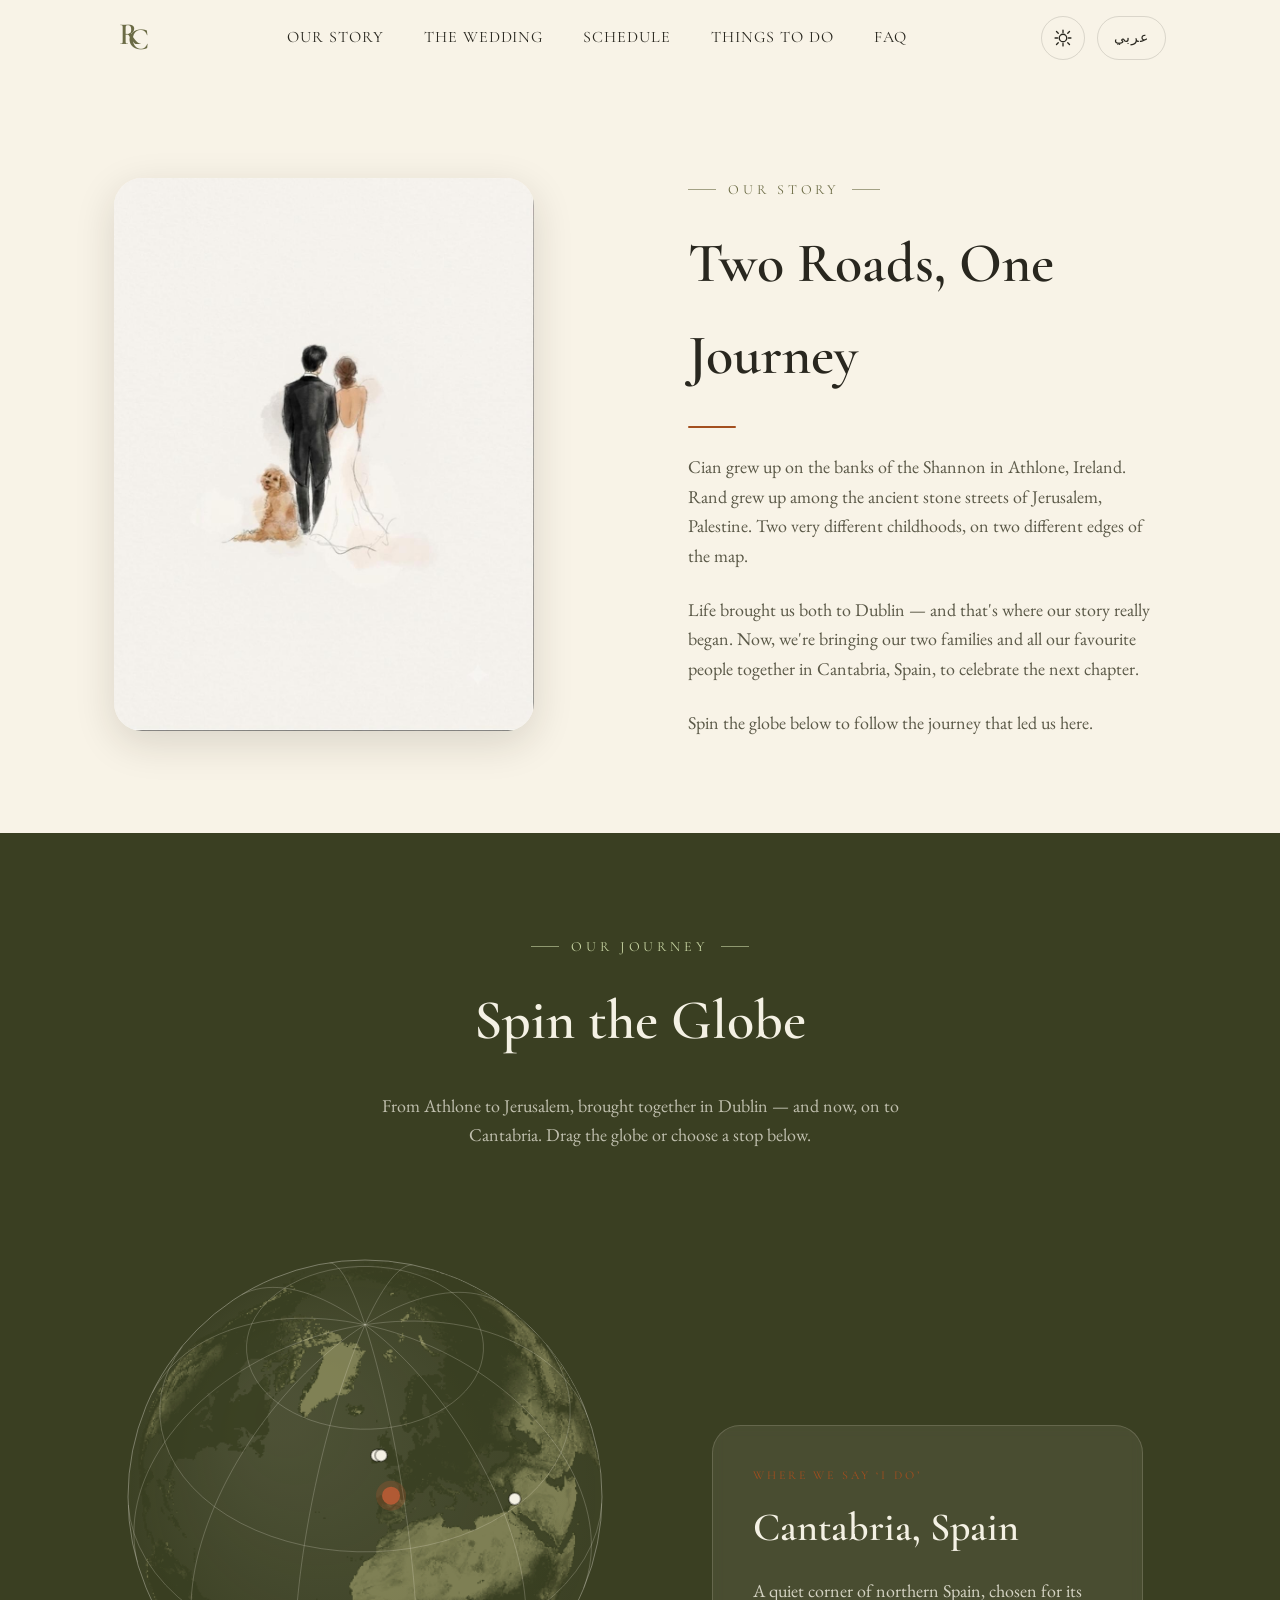
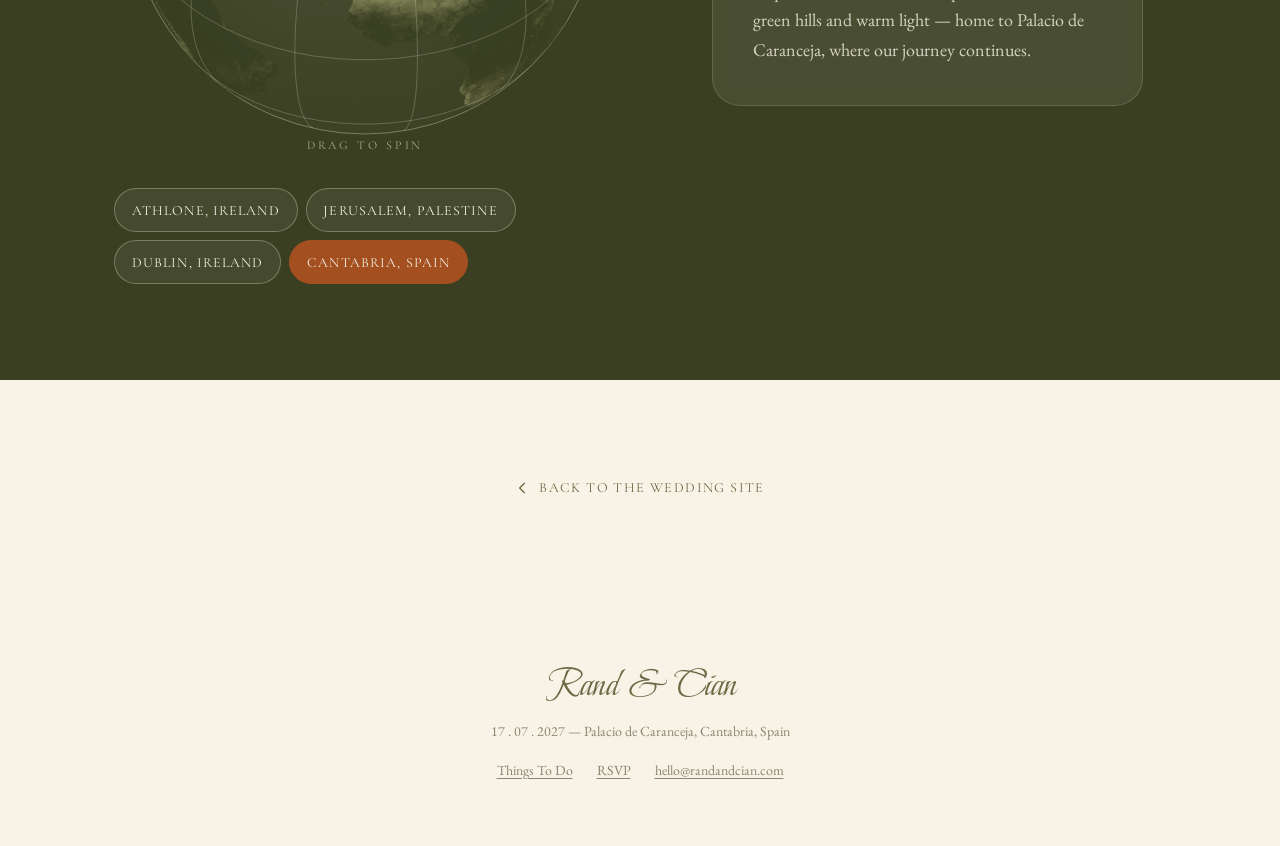
==== commit 8ee1c4fb: "Move full schedule to a dedicated page, add Sunday brunch Home page now shows a condensed 4-item sch" ====
--- a/our-story.html
+++ b/our-story.html
@@ -24,7 +24,7 @@
     <nav class="nav__links" aria-label="Primary">
       <a href="our-story.html" data-i18n="nav.story">Our Story</a>
       <a href="index.html#details" data-i18n="nav.wedding">The Wedding</a>
-      <a href="index.html#schedule" data-i18n="nav.schedule">Schedule</a>
+      <a href="schedule.html" data-i18n="nav.schedule">Schedule</a>
       <a href="things-to-do.html" data-i18n="nav.things">Things To Do</a>
       <a href="index.html#faq" data-i18n="nav.faq">FAQ</a>
     </nav>
@@ -44,7 +44,7 @@
 <div class="mobile-menu" id="mobileMenu">
   <a href="our-story.html" data-i18n="nav.story">Our Story</a>
   <a href="index.html#details" data-i18n="nav.wedding">The Wedding</a>
-  <a href="index.html#schedule" data-i18n="nav.schedule">Schedule</a>
+  <a href="schedule.html" data-i18n="nav.schedule">Schedule</a>
   <a href="things-to-do.html" data-i18n="nav.things">Things To Do</a>
   <a href="index.html#faq" data-i18n="nav.faq">FAQ</a>
   <a href="rsvp.html" data-i18n="nav.rsvp">RSVP</a>
--- a/css/style.css
+++ b/css/style.css
@@ -1003,6 +1003,101 @@
   .schedule-node--b .schedule-node__text { text-align: start; }
 }
 
+/* Condensed home-page schedule teaser */
+.schedule-teaser { text-align: center; }
+.schedule-teaser__title {
+  font-family: var(--font-heading);
+  font-weight: 600;
+  letter-spacing: 0.14em;
+  text-transform: uppercase;
+  font-size: var(--fs-2xl);
+  color: var(--color-ink);
+}
+.schedule-teaser__divider {
+  display: flex;
+  justify-content: center;
+  color: var(--color-terracotta);
+  margin: var(--space-sm) auto var(--space-2xl);
+}
+.schedule-teaser__divider svg { width: 64px; height: 16px; }
+.schedule-teaser__row {
+  display: flex;
+  justify-content: center;
+  flex-wrap: wrap;
+  max-width: 780px;
+  margin-inline: auto;
+}
+.schedule-teaser__item {
+  flex: 1 1 150px;
+  padding: 0 var(--space-md);
+  border-inline-end: 1px solid var(--color-border);
+}
+.schedule-teaser__item:last-child { border-inline-end: none; }
+.schedule-teaser__icon {
+  width: 56px;
+  height: 56px;
+  margin: 0 auto var(--space-sm);
+  background: #F6ECE3;
+  border-radius: var(--radius-md);
+  box-shadow: var(--shadow-sm);
+  display: flex;
+  align-items: center;
+  justify-content: center;
+  padding: var(--space-3xs);
+}
+.schedule-teaser__icon img { max-width: 100%; max-height: 100%; }
+.schedule-teaser__label {
+  font-family: var(--font-heading);
+  letter-spacing: 0.08em;
+  text-transform: uppercase;
+  font-size: var(--fs-sm);
+  color: var(--color-ink);
+}
+.schedule-teaser__time { font-size: var(--fs-xs); color: var(--color-ink-soft); margin-top: 2px; }
+.schedule-teaser__cta { margin-top: var(--space-2xl); }
+@media (max-width: 640px) {
+  .schedule-teaser__item { flex: 1 1 40%; border-inline-end: none; margin-bottom: var(--space-lg); }
+}
+
+/* Wedding weekend two-day overview */
+.weekend-grid {
+  display: grid;
+  grid-template-columns: 1fr auto 1fr;
+  gap: var(--space-xl);
+  align-items: center;
+  max-width: 780px;
+  margin: var(--space-2xl) auto 0;
+  text-align: center;
+}
+.weekend-divider { width: 1px; align-self: stretch; background: var(--color-border); }
+.weekend-day__date {
+  font-family: var(--font-heading);
+  letter-spacing: 0.14em;
+  text-transform: uppercase;
+  font-size: var(--fs-xs);
+  color: var(--color-terracotta);
+  margin-bottom: var(--space-xs);
+}
+.weekend-day__title {
+  font-family: var(--font-heading);
+  font-style: italic;
+  font-size: var(--fs-xl);
+  color: var(--color-ink);
+  margin-bottom: var(--space-sm);
+}
+.weekend-day__time {
+  font-family: var(--font-heading);
+  font-weight: 600;
+  letter-spacing: 0.08em;
+  font-size: var(--fs-lg);
+  color: var(--color-ink);
+}
+.weekend-day__venue { font-size: var(--fs-sm); color: var(--color-ink-soft); margin-top: 2px; }
+@media (max-width: 700px) {
+  .weekend-grid { grid-template-columns: 1fr; }
+  .weekend-divider { width: 60%; height: 1px; margin-inline: auto; }
+}
+
 /* ==========================================================================
    Things To Do — teaser card
    ========================================================================== */
